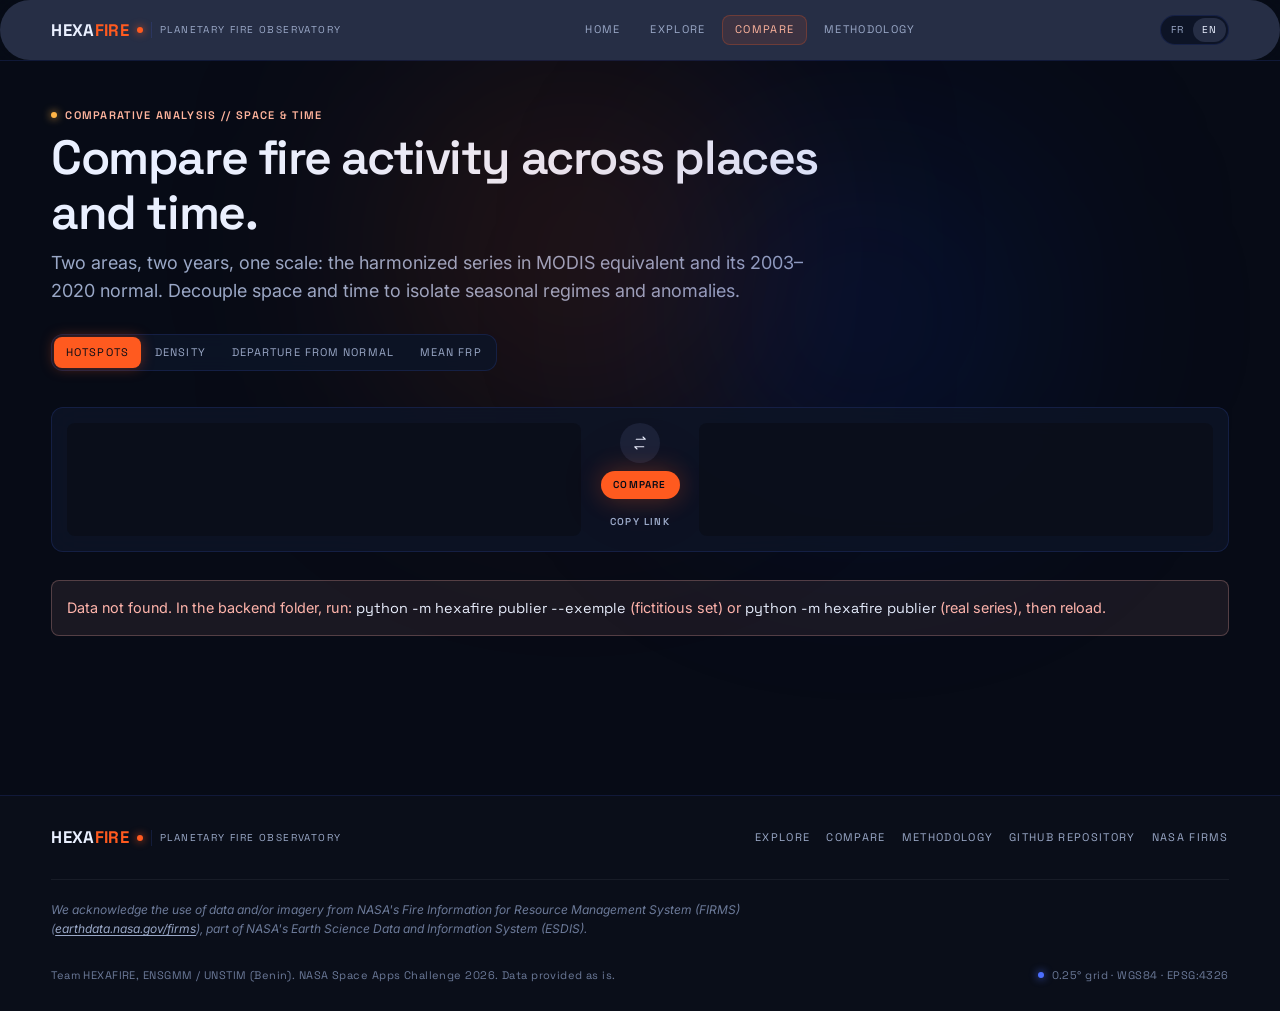
==== frontend/compare.html @ 4bfbbeb6 "HEXAFIRE v2 : globe interactif, moteur adapté" ====
<!doctype html>
<html lang="fr">
<head>
  <meta charset="utf-8">
  <meta name="viewport" content="width=device-width, initial-scale=1">
  <title data-i18n-doc="co.doc">HEXAFIRE · Comparer</title>
  <meta name="description" content="Comparer l'activité des feux entre deux régions ou deux années, sur la série harmonisée MODIS + VIIRS.">
  <link rel="icon" href="public/assets/icons/favicon.svg" type="image/svg+xml">
  <link rel="preconnect" href="https://fonts.googleapis.com"><link rel="preconnect" href="https://fonts.gstatic.com" crossorigin>
  <link href="https://fonts.googleapis.com/css2?family=Inter:wght@400;500;600&family=Space+Grotesk:wght@500;600;700&display=swap" rel="stylesheet">
  <link rel="stylesheet" href="src/styles/base.css">
  <link rel="stylesheet" href="src/styles/compare.css">
</head>
<body data-page="compare">
<header id="shell-header" class="site-header"></header>
<main class="compare wrap">
  <div class="glow fire" style="top:0;left:30%;width:24rem;height:24rem"></div>
  <div class="glow orbital" style="top:6rem;right:20%;width:20rem;height:20rem"></div>

  <header class="co-head">
    <div class="stack" style="max-width:48rem">
      <span class="eyebrow telemetry amber"><span class="pip amber pulse"></span><span data-i18n="co.chip"></span></span>
      <h1 class="headline-xl" data-i18n="co.h1"></h1>
      <p class="lead" data-i18n="co.lead"></p>
    </div>
    <div class="stack" style="align-items:flex-end">
      <div class="seg thermal" id="metric">
        <button type="button" data-metric="niveau" class="active" data-i18n="co.m_count"></button>
        <button type="button" data-metric="densite" data-i18n="co.m_density"></button>
        <button type="button" data-metric="anomalie" data-i18n="co.m_anom"></button>
        <button type="button" data-metric="frp" data-i18n="co.m_frp"></button>
      </div>
      <span class="telemetry dim" id="metric-help"></span>
    </div>
  </header>

  <section class="pane config">
    <div class="config-grid">
      <div class="entity" id="entity-A"></div>
      <div class="middle">
        <button type="button" class="icon-btn swap" id="swap" data-i18n-aria="co.swap"></button>
        <button type="button" class="btn btn-primary btn-sm" id="run" data-i18n="co.run"></button>
        <button type="button" class="btn btn-text btn-sm" id="link" data-i18n="co.link"></button>
      </div>
      <div class="entity" id="entity-B"></div>
    </div>
    <p class="telemetry dim" id="config-note"></p>
  </section>

  <section id="empty" class="empty-state">
    <span class="chip"><span class="pip pulse"></span><span data-i18n="co.empty"></span></span>
  </section>

  <section id="results" hidden>
    <div class="row between" style="margin-bottom:var(--space-sm)"><span class="telemetry muted" data-i18n="co.spatial"></span><span class="tag">WGS84 · 0,25°</span></div>
    <div class="grid grid-2 viewports">
      <article class="viewport" id="view-A"></article>
      <article class="viewport" id="view-B"></article>
    </div>

    <article class="pane block">
      <div class="block-head">
        <div><h2 class="headline-md" data-i18n="co.evolution"></h2><p class="muted" id="evolution-sub"></p></div>
        <div class="legend big" id="curve-legend"></div>
      </div>
      <div class="chart" id="curves"></div>
    </article>

    <div class="row between" style="margin:var(--space-lg) 0 var(--space-sm)"><span class="telemetry muted" data-i18n="co.synthesis"></span></div>
    <div class="grid grid-3" id="synthesis"></div>

    <section class="pane note">
      <span class="ico" id="ico-info"></span>
      <div><strong class="telemetry" data-i18n="co.note_title"></strong><p class="muted" data-i18n="co.note"></p></div>
      <a class="btn btn-ghost btn-sm" href="methodology.html" data-i18n="co.note_link"></a>
    </section>
  </section>
</main>
<footer id="shell-footer" class="site-footer"></footer>
<script type="module" src="src/pages/Compare/compare.js"></script>
</body>
</html>
---- frontend/src/styles/base.css ----
/* HEXAFIRE, styles communs : remise à zéro, typographie, coquille (en-tête, pied), composants. */
@import url("tokens.css");

*, *::before, *::after { box-sizing: border-box; }
html { -webkit-text-size-adjust: 100%; scroll-behavior: smooth; }
body {
  margin: 0; min-height: 100vh; background: var(--void); color: var(--starlight);
  font-family: var(--font-body); font-size: 15px; line-height: 1.6; -webkit-font-smoothing: antialiased;
  overscroll-behavior-y: none;
}
body.noscroll { overflow: hidden; }
img, svg, canvas { display: block; max-width: 100%; }
a { color: inherit; text-decoration: none; }
button { font: inherit; color: inherit; background: none; border: 0; cursor: pointer; padding: 0; }
button:disabled { opacity: .45; cursor: default; }
input, select, textarea { font: inherit; color: var(--starlight); }
h1, h2, h3, h4 { font-family: var(--font-display); margin: 0; letter-spacing: -0.02em; line-height: 1.15; }
p { margin: 0; }
::selection { background: var(--fire); color: var(--void); }
:focus-visible { outline: 2px solid var(--orbital); outline-offset: 2px; border-radius: var(--r); }
[hidden] { display: none !important; }

/* ---------- Typographie utilitaire ---------- */
.display { font-family: var(--font-display); font-weight: 700; font-size: clamp(2.5rem, 6vw, 4.5rem); letter-spacing: -0.04em; line-height: 1.05; }
.headline-xl { font-family: var(--font-display); font-weight: 600; font-size: clamp(2rem, 4vw, 3rem); letter-spacing: -0.03em; line-height: 1.15; }
.headline-lg { font-family: var(--font-display); font-weight: 500; font-size: clamp(1.5rem, 2.6vw, 2rem); letter-spacing: -0.02em; }
.headline-md { font-family: var(--font-display); font-weight: 500; font-size: 1.5rem; letter-spacing: -0.01em; }
.lead { font-size: 1.125rem; line-height: 1.6; color: var(--atmosphere); }
.muted { color: var(--atmosphere); }
.dim { color: var(--atmosphere-dim); }
.telemetry { font-family: var(--font-mono); font-size: 11px; font-weight: 600; letter-spacing: 0.12em; text-transform: uppercase; line-height: 1.3; }
.caps { font-family: var(--font-mono); font-size: 12px; font-weight: 500; letter-spacing: 0.08em; text-transform: uppercase; }
.num { font-family: var(--font-display); font-variant-numeric: tabular-nums; }
.fire { color: var(--fire); } .amber { color: var(--amber); } .orbital { color: var(--orbital-soft); } .soft { color: var(--fire-soft); }

/* ---------- Mise en page ---------- */
.wrap { width: 100%; max-width: var(--content-max); margin-inline: auto; padding-inline: var(--margin); }
.section { padding-block: var(--space-2xl); }
.section-head { display: flex; flex-wrap: wrap; align-items: flex-end; justify-content: space-between; gap: var(--space-md); padding-bottom: var(--space-md); border-bottom: 1px solid var(--hairline); margin-bottom: var(--space-xl); }
.section-head p { max-width: 28rem; color: var(--atmosphere); font-size: .9rem; }
.eyebrow { display: inline-flex; align-items: center; gap: var(--space-sm); color: var(--fire-soft); }
.grid { display: grid; gap: var(--space-lg); }
.grid-2 { grid-template-columns: repeat(auto-fit, minmax(min(100%, 20rem), 1fr)); }
.grid-3 { grid-template-columns: repeat(auto-fit, minmax(min(100%, 17rem), 1fr)); }
.grid-4 { grid-template-columns: repeat(auto-fit, minmax(min(100%, 11rem), 1fr)); }
.row { display: flex; flex-wrap: wrap; align-items: center; gap: var(--space-sm); }
.between { justify-content: space-between; }
.center { justify-content: center; text-align: center; }
.stack { display: flex; flex-direction: column; gap: var(--space-sm); }

/* ---------- Pastilles / puces ---------- */
.pip { display: inline-block; width: 6px; height: 6px; border-radius: 50%; background: var(--fire); box-shadow: 0 0 8px var(--fire); flex: none; }
.pip.amber { background: var(--amber); box-shadow: 0 0 8px var(--amber); }
.pip.orbital { background: var(--orbital); box-shadow: 0 0 8px var(--orbital); }
.pip.pulse { animation: pulse 2s ease-in-out infinite; }
@keyframes pulse { 0%, 100% { opacity: 1; } 50% { opacity: .35; } }
@keyframes ping { 0% { transform: scale(1); opacity: .8; } 100% { transform: scale(2.6); opacity: 0; } }
.chip { display: inline-flex; align-items: center; gap: var(--space-sm); padding: .3rem .7rem; border-radius: var(--r-full); background: rgba(13, 20, 38, .8); box-shadow: inset 0 0 0 1px var(--border-orbital); backdrop-filter: blur(8px); font-family: var(--font-mono); font-size: 11px; letter-spacing: .1em; text-transform: uppercase; color: var(--atmosphere); white-space: nowrap; }
.chip.fire { color: var(--fire); box-shadow: inset 0 0 0 1px var(--border-thermal); background: rgba(255, 90, 31, .08); }
.chip.starlight { color: var(--starlight); }
.tag { display: inline-block; padding: .15rem .45rem; border-radius: var(--r); background: var(--surface-highest); font-family: var(--font-mono); font-size: 10px; letter-spacing: .08em; text-transform: uppercase; color: var(--atmosphere); }
.tag.fire { background: rgba(255, 90, 31, .18); color: var(--fire-soft); }
.tag.orbital { background: rgba(76, 111, 255, .18); color: var(--orbital-soft); }

/* ---------- Boutons ---------- */
.btn { display: inline-flex; align-items: center; justify-content: center; gap: var(--space-sm); padding: .6rem 1.1rem; border-radius: var(--r-full); font-family: var(--font-mono); font-size: 11px; font-weight: 600; letter-spacing: .12em; text-transform: uppercase; transition: box-shadow .25s, background .25s, color .25s, transform .15s; white-space: nowrap; }
.btn-primary { background: var(--fire); color: var(--void); box-shadow: var(--glow-fire); }
.btn-primary:hover:not(:disabled) { box-shadow: var(--glow-fire-strong); filter: brightness(1.08); }
.btn-ghost { background: rgba(13, 20, 38, .85); color: var(--starlight); box-shadow: inset 0 0 0 1px var(--border-orbital); }
.btn-ghost:hover:not(:disabled) { box-shadow: inset 0 0 0 1px var(--border-orbital-strong), var(--glow-orbital); }
.btn-ember { background: rgba(13, 20, 38, .9); color: var(--starlight); box-shadow: inset 0 0 0 1px rgba(255, 90, 31, .4), 0 0 24px rgba(255, 90, 31, .18); }
.btn-ember:hover:not(:disabled) { box-shadow: inset 0 0 0 1px rgba(255, 90, 31, .8), 0 0 36px rgba(255, 90, 31, .35); }
.btn-text { color: var(--atmosphere); padding-inline: .6rem; }
.btn-text:hover:not(:disabled) { color: var(--starlight); }
.btn-sm { padding: .4rem .8rem; font-size: 10px; }
.btn .arrow { color: var(--fire); transition: transform .2s; }
.btn:hover .arrow { transform: translateX(3px); }
.btn-primary .arrow { color: var(--void); }
.icon-btn { width: 2rem; height: 2rem; border-radius: var(--r-lg); display: inline-grid; place-items: center; color: var(--atmosphere); transition: background .2s, color .2s; }
.icon-btn:hover:not(:disabled) { background: var(--surface-high); color: var(--starlight); }
.icon-btn svg { width: 18px; height: 18px; }

/* Segments (groupes d'options) */
.seg { display: inline-flex; align-items: center; gap: 2px; padding: 3px; border-radius: var(--r-xl); background: rgba(13, 20, 38, .9); box-shadow: inset 0 0 0 1px var(--border-orbital); backdrop-filter: blur(12px); }
.seg button { display: inline-flex; align-items: center; gap: .4rem; padding: .4rem .75rem; border-radius: var(--r-lg); font-family: var(--font-mono); font-size: 11px; letter-spacing: .1em; text-transform: uppercase; color: var(--atmosphere); transition: background .2s, color .2s, box-shadow .2s; }
.seg button svg { width: 16px; height: 16px; }
.seg button:hover:not(:disabled) { color: var(--starlight); background: rgba(38, 46, 69, .5); }
.seg button.active { color: var(--starlight); background: var(--surface-highest); }
.seg button.active svg { color: var(--fire); }
.seg.thermal button.active { background: var(--fire); color: var(--void); box-shadow: 0 0 14px rgba(255, 90, 31, .35); }
.seg.thermal button.active svg { color: var(--void); }

/* ---------- Champs ---------- */
.field { display: flex; flex-direction: column; gap: .3rem; min-width: 0; }
.field > span { font-family: var(--font-mono); font-size: 10px; letter-spacing: .1em; text-transform: uppercase; color: var(--atmosphere); }
.input, .select { width: 100%; min-width: 0; padding: .5rem .7rem; border-radius: var(--r-md); background: var(--void); border: 1px solid var(--border-orbital); color: var(--starlight); font-family: var(--font-mono); font-size: 13px; transition: border-color .2s, box-shadow .2s; }
.input:focus, .select:focus { outline: none; border-color: var(--orbital); box-shadow: 0 0 0 3px rgba(76, 111, 255, .15); }
.select { appearance: none; background-image: linear-gradient(45deg, transparent 50%, var(--atmosphere) 50%), linear-gradient(135deg, var(--atmosphere) 50%, transparent 50%); background-position: calc(100% - 14px) 55%, calc(100% - 9px) 55%; background-size: 5px 5px; background-repeat: no-repeat; padding-right: 1.8rem; }
.select option { background: var(--surface-low); color: var(--starlight); }
input[type="range"] { width: 100%; accent-color: var(--fire); }

/* ---------- Cartes / panneaux ---------- */
.card { position: relative; background: var(--surface-low); border-radius: var(--r-xl); box-shadow: inset 0 0 0 1px var(--border-orbital); padding: var(--space-lg); transition: box-shadow .3s; }
.card:hover { box-shadow: inset 0 0 0 1px var(--border-thermal); }
.card.flat:hover { box-shadow: inset 0 0 0 1px var(--border-orbital); }
.card-head { display: flex; align-items: center; justify-content: space-between; gap: var(--space-sm); margin-bottom: var(--space-md); }
.pane { background: rgba(13, 20, 38, .85); backdrop-filter: blur(16px); border-radius: var(--r-xl); box-shadow: inset 0 0 0 1px var(--border-orbital); }
.hr-gradient { height: 1px; background: linear-gradient(90deg, var(--border-orbital-strong), transparent); border: 0; margin: 0; }

/* Indicateurs */
.stat { display: flex; flex-direction: column; gap: .15rem; }
.stat .label { font-family: var(--font-mono); font-size: 10px; letter-spacing: .12em; text-transform: uppercase; color: var(--atmosphere); }
.stat .value { font-family: var(--font-display); font-size: 1.5rem; font-weight: 600; letter-spacing: -0.02em; line-height: 1.1; font-variant-numeric: tabular-nums; }
.stat .ctx { font-family: var(--font-mono); font-size: 11px; color: var(--atmosphere-dim); letter-spacing: .04em; }
.bar { width: 100%; height: 4px; border-radius: var(--r-full); background: var(--surface-highest); overflow: hidden; }
.bar > i { display: block; height: 100%; border-radius: var(--r-full); background: var(--fire); transition: width .5s ease; }

/* Tableaux */
table { width: 100%; border-collapse: collapse; font-size: .85rem; }
th, td { text-align: left; padding: .45rem .6rem; border-bottom: 1px solid var(--hairline); }
th { font-family: var(--font-mono); font-size: 10px; letter-spacing: .1em; text-transform: uppercase; color: var(--atmosphere); font-weight: 600; }
td.num, th.num { text-align: right; font-family: var(--font-mono); font-variant-numeric: tabular-nums; }
td.ok { color: #7ee2a0; } td.ko { color: var(--error); }

/* Infobulle */
#tooltip { position: fixed; z-index: 100; pointer-events: none; max-width: 280px; padding: .5rem .7rem; border-radius: var(--r-md); background: rgba(13, 20, 38, .96); color: var(--starlight); font-size: 12px; line-height: 1.45; box-shadow: inset 0 0 0 1px var(--border-orbital), 0 10px 30px rgba(0, 0, 0, .5); backdrop-filter: blur(10px); }
#tooltip strong { font-family: var(--font-display); }

/* Légendes */
.legend { display: flex; flex-wrap: wrap; gap: .4rem 1rem; font-family: var(--font-mono); font-size: 11px; color: var(--atmosphere); align-items: center; }
.legend i { display: inline-block; width: 12px; height: 12px; border-radius: 2px; vertical-align: middle; margin-right: 5px; box-shadow: inset 0 0 0 1px rgba(255, 255, 255, .12); }

/* Lueurs d'ambiance */
.glow { position: absolute; border-radius: 50%; pointer-events: none; filter: blur(120px); }
.glow.orbital { background: rgba(0, 58, 207, .18); }
.glow.fire { background: rgba(255, 90, 31, .12); }

/* ---------- Coquille : en-tête ---------- */
.site-header { position: sticky; top: 0; z-index: 50; background: rgba(7, 11, 22, .82); backdrop-filter: blur(20px); box-shadow: 0 1px 0 var(--border-orbital); }
.site-header .bar { height: 3.75rem; display: flex; align-items: center; justify-content: space-between; gap: var(--gutter); }
.brand { display: flex; align-items: center; gap: var(--space-sm); }
.brand .name { font-family: var(--font-display); font-weight: 700; letter-spacing: .02em; font-size: 1.05rem; color: var(--starlight); }
.brand .name b { color: var(--fire); font-weight: 700; }
.brand .sub { display: none; font-family: var(--font-mono); font-size: 10px; letter-spacing: .14em; text-transform: uppercase; color: var(--atmosphere); padding-left: var(--space-sm); border-left: 1px solid var(--border-orbital); }
.site-nav { display: none; align-items: center; gap: var(--space-xs); }
.site-nav a { padding: .4rem .8rem; border-radius: var(--r-lg); font-family: var(--font-mono); font-size: 11px; letter-spacing: .12em; text-transform: uppercase; color: var(--atmosphere); transition: color .2s, background .2s; }
.site-nav a:hover { color: var(--starlight); background: rgba(255, 255, 255, .04); }
.site-nav a[aria-current="page"] { color: var(--fire-soft); background: rgba(255, 90, 31, .1); box-shadow: inset 0 0 0 1px rgba(255, 90, 31, .25); }
.header-tools { display: flex; align-items: center; gap: var(--space-sm); }
.lang { display: inline-flex; padding: 3px; border-radius: var(--r-full); background: var(--surface-low); box-shadow: inset 0 0 0 1px var(--border-orbital); }
.lang button { padding: .25rem .55rem; border-radius: var(--r-full); font-family: var(--font-mono); font-size: 10px; letter-spacing: .1em; color: var(--atmosphere); }
.lang button.active { background: var(--surface-highest); color: var(--starlight); }
.menu-btn { display: inline-grid; }
.mobile-nav { display: none; flex-direction: column; padding: var(--space-sm) var(--margin) var(--space-md); gap: 2px; border-top: 1px solid var(--hairline); }
.mobile-nav.open { display: flex; }
.mobile-nav a { padding: .6rem .5rem; font-family: var(--font-mono); font-size: 12px; letter-spacing: .12em; text-transform: uppercase; color: var(--atmosphere); border-radius: var(--r-lg); }
.mobile-nav a[aria-current="page"] { color: var(--fire-soft); }
.banner-example { background: rgba(255, 181, 71, .12); color: var(--amber); text-align: center; padding: .35rem var(--margin); font-family: var(--font-mono); font-size: 11px; letter-spacing: .1em; text-transform: uppercase; box-shadow: inset 0 -1px 0 rgba(255, 181, 71, .25); }
@media (min-width: 768px) { .site-nav { display: flex; } .menu-btn { display: none; } .mobile-nav { display: none !important; } .brand .sub { display: inline; } }

/* ---------- Coquille : pied ---------- */
.site-footer { margin-top: var(--space-2xl); box-shadow: 0 -1px 0 var(--border-orbital); background: var(--surface-lowest); }
.site-footer .top { display: flex; flex-wrap: wrap; align-items: center; justify-content: space-between; gap: var(--space-md); padding-block: var(--space-lg); border-bottom: 1px solid var(--hairline); }
.site-footer .links { display: flex; flex-wrap: wrap; gap: var(--space-md); font-family: var(--font-mono); font-size: 11px; letter-spacing: .12em; text-transform: uppercase; }
.site-footer .links a { color: var(--atmosphere); } .site-footer .links a:hover { color: var(--starlight); }
.site-footer .bottom { display: flex; flex-wrap: wrap; justify-content: space-between; gap: var(--space-sm); padding-block: var(--space-lg); font-family: var(--font-mono); font-size: 11px; color: var(--atmosphere-dim); letter-spacing: .04em; line-height: 1.5; }
.site-footer .ack { max-width: 48rem; font-family: var(--font-body); font-size: 12px; color: var(--atmosphere-dim); font-style: italic; }
.site-footer .ack a { color: var(--atmosphere); text-decoration: underline; text-underline-offset: 2px; }

/* ---------- Divers ---------- */
.sr-only { position: absolute; width: 1px; height: 1px; overflow: hidden; clip: rect(0 0 0 0); white-space: nowrap; }
.notice { padding: var(--space-md); border-radius: var(--r-lg); background: rgba(255, 180, 171, .08); box-shadow: inset 0 0 0 1px rgba(255, 180, 171, .25); color: var(--error); font-size: .9rem; }
.notice code { font-family: var(--font-mono); color: var(--starlight); }
.skeleton { background: linear-gradient(90deg, var(--surface-low), var(--surface-high), var(--surface-low)); background-size: 200% 100%; animation: shimmer 1.6s infinite; border-radius: var(--r-lg); }
@keyframes shimmer { to { background-position: -200% 0; } }
@media (prefers-reduced-motion: reduce) { *, *::before, *::after { animation-duration: .01ms !important; transition-duration: .01ms !important; } html { scroll-behavior: auto; } }
---- frontend/src/styles/compare.css ----
/* Page Comparer : deux entités A et B, globes jumeaux, courbes, synthèse. */
.compare { position: relative; padding-block: var(--space-xl) var(--space-2xl); display: flex; flex-direction: column; gap: var(--space-lg); }
.co-head { display: flex; flex-wrap: wrap; align-items: flex-end; justify-content: space-between; gap: var(--space-lg); }
.co-head .seg { flex-wrap: wrap; }

.config { padding: var(--space-md); position: relative; z-index: 3; }
.config-grid { display: grid; grid-template-columns: 1fr; gap: var(--space-md); align-items: stretch; }
@media (min-width: 1024px) { .config-grid { grid-template-columns: 5fr auto 5fr; } }
.entity { padding: var(--space-md); border-radius: var(--r-lg); background: rgba(10, 14, 25, .8); display: flex; flex-direction: column; gap: var(--space-sm); transition: background .2s; }
.entity:hover { background: var(--surface-lowest); }
.entity .head { display: flex; justify-content: space-between; align-items: center; gap: .5rem; }
.entity .badge { padding: .1rem .45rem; border-radius: var(--r); font-family: var(--font-mono); font-size: 11px; font-weight: 700; letter-spacing: .08em; }
.entity.A .badge { background: rgba(76, 111, 255, .22); color: var(--orbital-soft); }
.entity.B .badge { background: rgba(255, 90, 31, .22); color: var(--fire-soft); }
.entity .fields { display: grid; grid-template-columns: 1fr; gap: var(--space-sm); }
@media (min-width: 560px) { .entity .fields { grid-template-columns: 2fr 1fr; } }
.entity .fields.point { grid-template-columns: repeat(auto-fit, minmax(6rem, 1fr)); }
.entity .foot { display: flex; justify-content: space-between; gap: .5rem; font-family: var(--font-mono); font-size: 10px; letter-spacing: .1em; text-transform: uppercase; color: var(--atmosphere-dim); }
.entity .seg { align-self: flex-start; }
.entity .seg button { padding: .3rem .55rem; font-size: 10px; }
.middle { display: flex; flex-direction: row; align-items: center; justify-content: center; gap: var(--space-sm); }
@media (min-width: 1024px) { .middle { flex-direction: column; } }
.middle .swap { width: 2.5rem; height: 2.5rem; border-radius: 50%; background: var(--surface-high); color: var(--starlight); transition: transform .3s, background .2s; }
.middle .swap:hover { transform: rotate(180deg); background: var(--surface-bright); }
.empty-state { display: flex; justify-content: center; padding-block: var(--space-xl); }

.viewports { margin-bottom: var(--space-lg); }
.viewport { border-radius: var(--r-xl); overflow: hidden; background: var(--surface-low); box-shadow: inset 0 0 0 1px var(--border-orbital), 0 20px 50px rgba(0, 0, 0, .4); display: flex; flex-direction: column; }
.viewport .ribbon { display: flex; justify-content: space-between; align-items: center; gap: .5rem; padding: .6rem var(--space-md); background: rgba(18, 26, 48, .9); backdrop-filter: blur(8px); }
.viewport .ribbon .name { font-family: var(--font-display); font-weight: 600; font-size: 1.05rem; }
.viewport .ribbon .badge { padding: .1rem .4rem; border-radius: var(--r); font-family: var(--font-mono); font-size: 11px; font-weight: 700; }
.viewport.A .badge { background: var(--orbital); color: #fff; } .viewport.B .badge { background: var(--fire); color: var(--void); }
.viewport .globe { position: relative; height: 22rem; background: radial-gradient(ellipse at center, #0b1328, var(--void)); }
.viewport .globe > div { position: absolute; inset: 0; }
.viewport .globe .maplibregl-ctrl-attrib { background: rgba(13, 20, 38, .7) !important; color: var(--atmosphere-dim); font-size: 9px; }
.viewport .globe .maplibregl-ctrl-attrib a { color: var(--atmosphere) !important; }
.viewport .globe .hud { position: absolute; top: .75rem; left: .75rem; z-index: 2; }
.viewport .globe .scale { position: absolute; bottom: .75rem; right: .75rem; z-index: 2; }
.viewport .stats { display: grid; grid-template-columns: repeat(3, 1fr); gap: var(--space-sm); padding: var(--space-md); background: var(--surface-container); }
.viewport .stats .stat .value { font-size: 1.35rem; }
.viewport.A .stats .accent { color: var(--orbital-soft); } .viewport.B .stats .accent { color: var(--fire-soft); }
.block { padding: var(--space-lg); }
.block-head { display: flex; flex-wrap: wrap; justify-content: space-between; align-items: flex-start; gap: var(--space-md); margin-bottom: var(--space-md); }
.legend.big { font-size: 11px; gap: var(--space-md); } .legend.big i { width: 12px; height: 12px; border-radius: 50%; }
.chart { padding: var(--space-sm); border-radius: var(--r-lg); background: rgba(10, 14, 25, .8); }
.synth { display: flex; flex-direction: column; gap: var(--space-sm); }
.synth h4 { font-size: 1.05rem; }
.synth .row svg { width: 18px; height: 18px; }
.synth p { font-size: .9rem; color: var(--atmosphere); }
.synth .gauge { margin-top: auto; padding-top: var(--space-md); }
.synth .gauge .row { font-family: var(--font-mono); font-size: 10px; letter-spacing: .1em; text-transform: uppercase; color: var(--atmosphere); margin-bottom: .3rem; }
.note { margin-top: var(--space-lg); padding: var(--space-lg); display: flex; flex-wrap: wrap; align-items: center; gap: var(--space-md); }
.note .ico { color: var(--atmosphere); } .note .ico svg { width: 26px; height: 26px; }
.note > div { flex: 1; min-width: 16rem; } .note p { font-size: .9rem; margin-top: .2rem; }
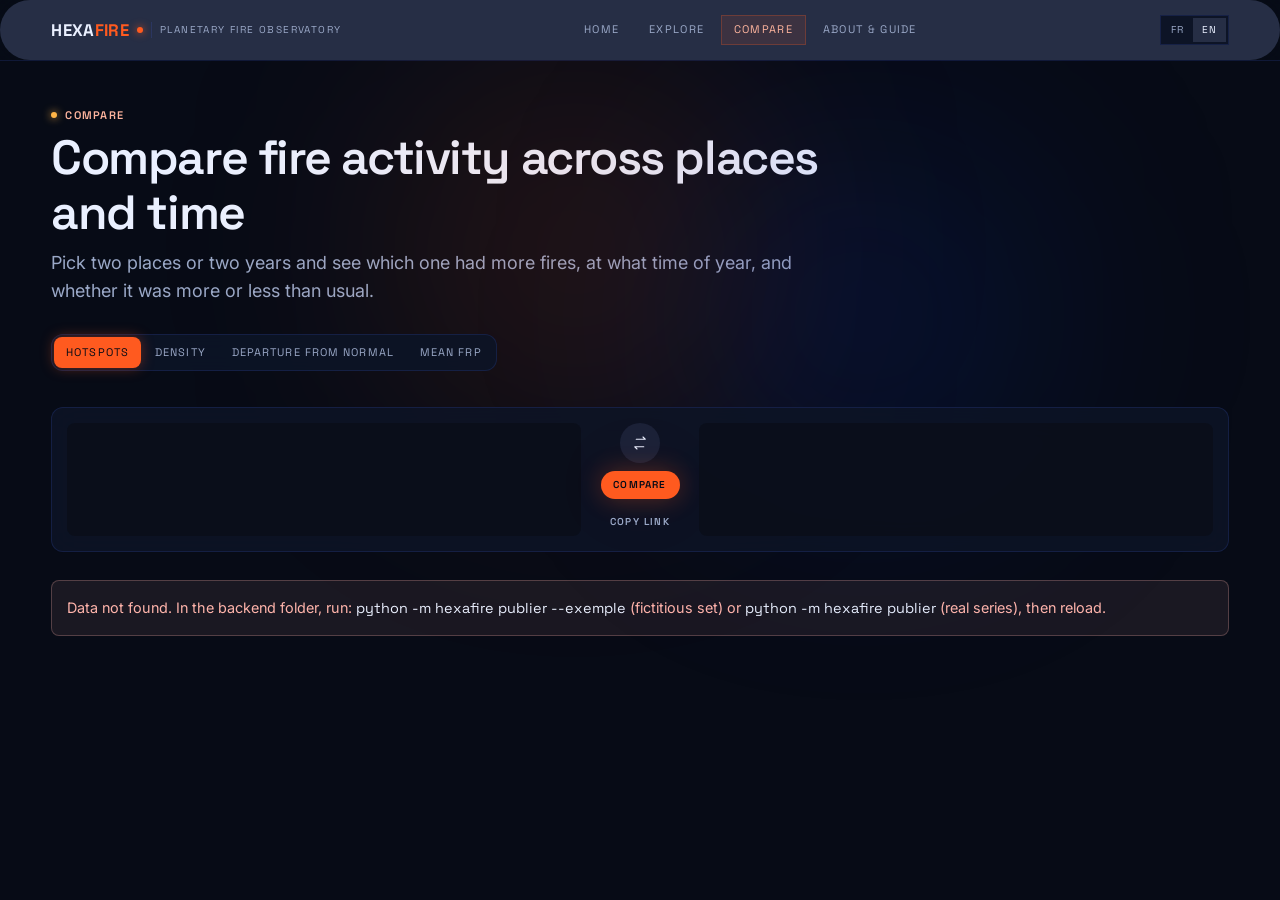
==== commit 81a749b0: "Site simplifié : accueil, Explore, Compare et guide en langage courant, anglais par défaut" ====
--- a/frontend/compare.html
+++ b/frontend/compare.html
@@ -1,9 +1,10 @@
 <!doctype html>
-<html lang="fr">
+<!-- Code written with the help of Claude (Anthropic), a Super Intelligence (SI) assistant, then run and tested by team HEXAFIRE. -->
+<html lang="en">
 <head>
   <meta charset="utf-8">
   <meta name="viewport" content="width=device-width, initial-scale=1">
-  <title data-i18n-doc="co.doc">HEXAFIRE · Comparer</title>
+  <title data-i18n-doc="co.doc">HEXAFIRE · Compare</title>
   <meta name="description" content="Comparer l'activité des feux entre deux régions ou deux années, sur la série harmonisée MODIS + VIIRS.">
   <link rel="icon" href="public/assets/icons/favicon.svg" type="image/svg+xml">
   <link rel="preconnect" href="https://fonts.googleapis.com"><link rel="preconnect" href="https://fonts.gstatic.com" crossorigin>
--- a/frontend/src/styles/base.css
+++ b/frontend/src/styles/base.css
@@ -1,3 +1,4 @@
+/* Code written with the help of Claude (Anthropic), a Super Intelligence (SI) assistant, then run and tested by team HEXAFIRE. */
 /* HEXAFIRE, styles communs : remise à zéro, typographie, coquille (en-tête, pied), composants. */
 @import url("tokens.css");
 
@@ -174,3 +175,7 @@
 .skeleton { background: linear-gradient(90deg, var(--surface-low), var(--surface-high), var(--surface-low)); background-size: 200% 100%; animation: shimmer 1.6s infinite; border-radius: var(--r-lg); }
 @keyframes shimmer { to { background-position: -200% 0; } }
 @media (prefers-reduced-motion: reduce) { *, *::before, *::after { animation-duration: .01ms !important; transition-duration: .01ms !important; } html { scroll-behavior: auto; } }
+
+/* Barre de menus : rectangles simples, sans angles arrondis */
+.site-nav a, .lang, .lang button, .site-header .btn, .site-header .icon-btn, .mobile-nav a { border-radius: 0; }
+.site-footer { display: none; }
--- a/frontend/src/styles/compare.css
+++ b/frontend/src/styles/compare.css
@@ -1,3 +1,4 @@
+/* Code written with the help of Claude (Anthropic), a Super Intelligence (SI) assistant, then run and tested by team HEXAFIRE. */
 /* Page Comparer : deux entités A et B, globes jumeaux, courbes, synthèse. */
 .compare { position: relative; padding-block: var(--space-xl) var(--space-2xl); display: flex; flex-direction: column; gap: var(--space-lg); }
 .co-head { display: flex; flex-wrap: wrap; align-items: flex-end; justify-content: space-between; gap: var(--space-lg); }
